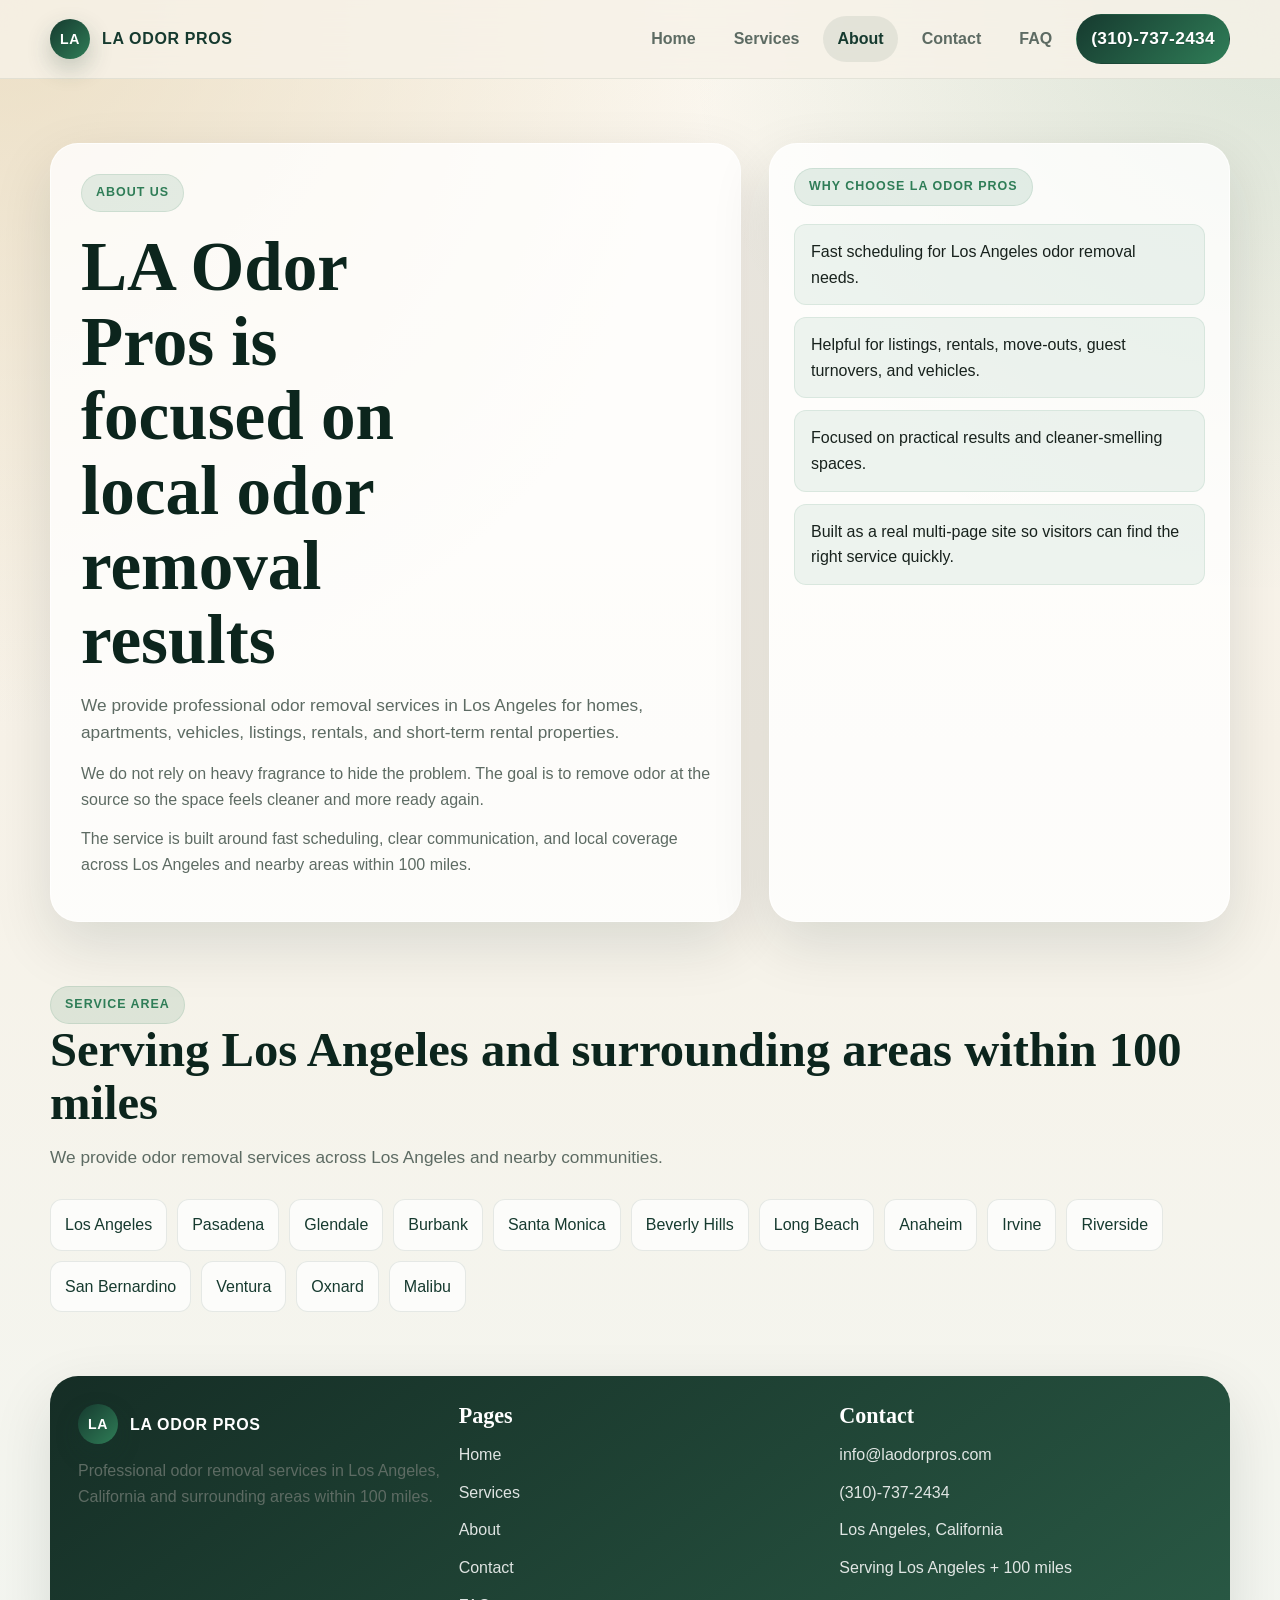
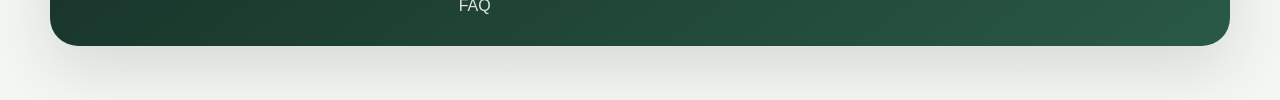
==== about.html @ d94bf58e "Add files via upload" ====
<!DOCTYPE html>
<html lang="en">
<head>
  <meta charset="UTF-8">
  <meta name="viewport" content="width=device-width, initial-scale=1.0">
  <title>About LA Odor Pros | Odor Removal Experts in Los Angeles</title>
  <meta name="description" content="Learn about LA Odor Pros and the odor removal services provided across Los Angeles and nearby areas within 100 miles.">
  <meta name="robots" content="index,follow,max-image-preview:large,max-snippet:-1,max-video-preview:-1">
  <link rel="canonical" href="https://www.laodorpros.com/about">
  <meta property="og:title" content="About LA Odor Pros | Odor Removal Experts in Los Angeles">
  <meta property="og:description" content="Learn about LA Odor Pros and the odor removal services provided across Los Angeles and nearby areas within 100 miles.">
  <meta property="og:url" content="https://www.laodorpros.com/about">
  <meta property="og:type" content="website">
  <meta property="og:locale" content="en_US">
  <meta name="twitter:card" content="summary">
  <link rel="icon" type="image/svg+xml" href="favicon.svg">
  <link rel="stylesheet" href="styles.css">
  <script type="application/ld+json">
    {
      "@context": "https://schema.org",
      "@type": "AboutPage",
      "name": "About LA Odor Pros | Odor Removal Experts in Los Angeles",
      "url": "https://www.laodorpros.com/about",
      "description": "Learn about LA Odor Pros and the odor removal services provided across Los Angeles and nearby areas within 100 miles."
    }
  </script>
</head>
<body>
  <header class="site-header">
    <div class="container nav-shell">
      <a class="brand" href="index.html"><span class="brand-mark">LA</span><span>LA Odor Pros</span></a>
      <button class="menu-toggle" type="button" data-nav-toggle aria-expanded="false" aria-controls="site-nav">Menu</button>
      <nav id="site-nav" class="nav-links" data-nav aria-label="Primary navigation">
        <a href="index.html">Home</a>
        <a href="services.html">Services</a>
        <a class="active" href="about.html">About</a>
        <a href="contact.html">Contact</a>
        <a href="faq.html">FAQ</a>
        <a class="btn btn-primary" href="tel:+13107372434">(310)-737-2434</a>
      </nav>
    </div>
  </header>
  <main>
    <section class="page-hero">
      <div class="container about-grid">
        <div class="glass-card" style="padding: 30px;">
          <span class="eyebrow">About us</span>
          <h1>LA Odor Pros is focused on local odor removal results</h1>
          <p class="lead">We provide professional odor removal services in Los Angeles for homes, apartments, vehicles, listings, rentals, and short-term rental properties.</p>
          <p class="muted">We do not rely on heavy fragrance to hide the problem. The goal is to remove odor at the source so the space feels cleaner and more ready again.</p>
          <p class="muted">The service is built around fast scheduling, clear communication, and local coverage across Los Angeles and nearby areas within 100 miles.</p>
        </div>
        <div class="info-box">
          <span class="eyebrow">Why choose LA Odor Pros</span>
          <div class="checklist" style="margin-top: 18px;">
            <div>Fast scheduling for Los Angeles odor removal needs.</div>
            <div>Helpful for listings, rentals, move-outs, guest turnovers, and vehicles.</div>
            <div>Focused on practical results and cleaner-smelling spaces.</div>
            <div>Built as a real multi-page site so visitors can find the right service quickly.</div>
          </div>
        </div>
      </div>
    </section>
    <section>
      <div class="container">
        <div class="section-head">
          <span class="eyebrow">Service area</span>
          <h2>Serving Los Angeles and surrounding areas within 100 miles</h2>
          <p class="lead">We provide odor removal services across Los Angeles and nearby communities.</p>
        </div>
        <div class="pills">
          <span class="pill">Los Angeles</span>
          <span class="pill">Pasadena</span>
          <span class="pill">Glendale</span>
          <span class="pill">Burbank</span>
          <span class="pill">Santa Monica</span>
          <span class="pill">Beverly Hills</span>
          <span class="pill">Long Beach</span>
          <span class="pill">Anaheim</span>
          <span class="pill">Irvine</span>
          <span class="pill">Riverside</span>
          <span class="pill">San Bernardino</span>
          <span class="pill">Ventura</span>
          <span class="pill">Oxnard</span>
          <span class="pill">Malibu</span>
        </div>
      </div>
    </section>
  </main>
  <footer class="footer-shell">
    <div class="container"><div class="footer-card"><div class="footer-grid"><div><div class="brand"><span class="brand-mark">LA</span><span>LA Odor Pros</span></div><p style="margin-top: 14px;">Professional odor removal services in Los Angeles, California and surrounding areas within 100 miles.</p></div><div><h3>Pages</h3><div class="footer-links"><a href="index.html">Home</a><a href="services.html">Services</a><a href="about.html">About</a><a href="contact.html">Contact</a><a href="faq.html">FAQ</a></div></div><div><h3>Contact</h3><div class="footer-links"><a href="mailto:info@laodorpros.com">info@laodorpros.com</a><a href="tel:+13107372434">(310)-737-2434</a><span>Los Angeles, California</span><span>Serving Los Angeles + 100 miles</span></div></div></div></div></div>
  </footer>
  <script src="script.js"></script>
</body>
</html>
---- styles.css ----
:root {
  --forest: #163a2f;
  --forest-deep: #0c251d;
  --moss: #2f7d57;
  --sage: #dfe9df;
  --cream: #f7f2e8;
  --sand: #e8d9bb;
  --ink: #18221d;
  --muted: #5d6b63;
  --line: rgba(22, 58, 47, 0.12);
  --card: rgba(255, 255, 255, 0.78);
  --shadow: 0 22px 60px rgba(12, 37, 29, 0.12);
  --radius-lg: 28px;
  --radius-md: 18px;
  --radius-sm: 12px;
  --max: 1180px;
  --ease-out-soft: cubic-bezier(0.22, 1, 0.36, 1);
  --ease-spring: cubic-bezier(0.2, 0.8, 0.2, 1);
}

* {
  box-sizing: border-box;
}

html {
  scroll-behavior: smooth;
}

body {
  margin: 0;
  font-family: "Avenir Next", "Trebuchet MS", "Segoe UI", sans-serif;
  color: var(--ink);
  background:
    radial-gradient(circle at top left, rgba(232, 217, 187, 0.8), transparent 34%),
    radial-gradient(circle at top right, rgba(47, 125, 87, 0.16), transparent 28%),
    linear-gradient(180deg, #fbf7ef 0%, #f7f2e8 44%, #f3f6f1 100%);
  line-height: 1.6;
  overflow-x: hidden;
}

img {
  max-width: 100%;
  display: block;
}

a {
  color: inherit;
  text-decoration: none;
}

.container {
  width: min(calc(100% - 32px), var(--max));
  margin: 0 auto;
}

.site-header {
  position: sticky;
  top: 0;
  z-index: 20;
  backdrop-filter: blur(16px);
  background: rgba(247, 242, 232, 0.82);
  border-bottom: 1px solid rgba(22, 58, 47, 0.08);
  transition: background-color 0.35s ease, box-shadow 0.35s ease, border-color 0.35s ease;
}

.site-header.is-scrolled {
  background: rgba(247, 242, 232, 0.94);
  border-bottom-color: rgba(22, 58, 47, 0.12);
  box-shadow: 0 18px 32px rgba(12, 37, 29, 0.08);
}

.nav-shell {
  display: flex;
  align-items: center;
  justify-content: space-between;
  gap: 20px;
  min-height: 78px;
  position: relative;
}

.brand {
  display: inline-flex;
  align-items: center;
  gap: 12px;
  font-weight: 800;
  letter-spacing: 0.04em;
  text-transform: uppercase;
  color: var(--forest);
}

.brand-mark {
  width: 40px;
  height: 40px;
  display: grid;
  place-items: center;
  border-radius: 50%;
  background: linear-gradient(135deg, var(--forest), var(--moss));
  color: #fff;
  font-size: 0.88rem;
  box-shadow: 0 10px 24px rgba(22, 58, 47, 0.24);
  transition: transform 0.45s var(--ease-spring), box-shadow 0.45s ease;
}

.brand:hover .brand-mark,
.brand:focus-visible .brand-mark {
  transform: rotate(-8deg) scale(1.06);
  box-shadow: 0 16px 32px rgba(22, 58, 47, 0.22);
}

.menu-toggle {
  display: none;
  border: 0;
  background: rgba(22, 58, 47, 0.08);
  color: var(--forest);
  padding: 10px 14px;
  border-radius: 999px;
  font-weight: 700;
  cursor: pointer;
}

.nav-links {
  display: flex;
  align-items: center;
  gap: 10px;
  flex-wrap: wrap;
  transition: transform 0.3s var(--ease-out-soft), opacity 0.3s ease;
}

.nav-links a {
  padding: 10px 14px;
  border-radius: 999px;
  color: var(--muted);
  font-weight: 600;
  transition: background-color 0.25s ease, color 0.25s ease, transform 0.25s ease;
}

.nav-links a:hover,
.nav-links a:focus-visible,
.nav-links a.active {
  background: rgba(22, 58, 47, 0.08);
  color: var(--forest);
  outline: none;
}

.nav-links a:hover,
.nav-links a:focus-visible {
  transform: translateY(-1px);
}

.btn {
  display: inline-flex;
  align-items: center;
  justify-content: center;
  gap: 10px;
  border: 1px solid transparent;
  border-radius: 999px;
  padding: 14px 22px;
  font-weight: 800;
  letter-spacing: 0.01em;
  transition: transform 0.3s var(--ease-spring), box-shadow 0.3s ease, background-color 0.3s ease, border-color 0.3s ease;
  cursor: pointer;
  position: relative;
  overflow: hidden;
}

.btn:hover,
.btn:focus-visible {
  transform: translateY(-2px) scale(1.01);
  box-shadow: 0 12px 24px rgba(22, 58, 47, 0.12);
  outline: none;
}

.btn::after {
  content: "";
  position: absolute;
  inset: 0;
  background: linear-gradient(110deg, transparent 0%, rgba(255, 255, 255, 0.32) 45%, transparent 100%);
  transform: translateX(-130%);
  transition: transform 0.8s var(--ease-out-soft);
}

.btn:hover::after,
.btn:focus-visible::after {
  transform: translateX(130%);
}

.btn-primary {
  background: linear-gradient(135deg, var(--forest), var(--moss));
  color: #fff;
}

.nav-links .btn-primary {
  color: #fff;
  font-size: 1.08rem;
  font-weight: 900;
  letter-spacing: 0.02em;
  text-shadow: 0 1px 0 rgba(12, 37, 29, 0.28);
}

.btn-secondary,
.btn-outline {
  border-color: rgba(22, 58, 47, 0.16);
  color: var(--forest);
  background: rgba(255, 255, 255, 0.64);
}

.btn-light {
  color: var(--forest-deep);
  background: #fff;
}

.hero {
  padding: 72px 0 40px;
  position: relative;
}

.page-hero {
  padding: 64px 0 28px;
}

.hero-grid,
.about-grid,
.contact-grid,
.focus-grid,
.grid-2 {
  display: grid;
  gap: 28px;
  grid-template-columns: 1.2fr 0.8fr;
  align-items: stretch;
}

.grid-3,
.trust-grid,
.steps-grid,
.testimonial-grid,
.footer-grid {
  display: grid;
  gap: 18px;
  grid-template-columns: repeat(3, minmax(0, 1fr));
}

.service-detail-grid,
.faq-grid {
  display: grid;
  gap: 18px;
  grid-template-columns: repeat(2, minmax(0, 1fr));
}

.eyebrow {
  display: inline-flex;
  padding: 8px 14px;
  border-radius: 999px;
  background: rgba(47, 125, 87, 0.12);
  border: 1px solid rgba(47, 125, 87, 0.12);
  color: var(--moss);
  font-size: 0.78rem;
  font-weight: 800;
  letter-spacing: 0.08em;
  text-transform: uppercase;
}

h1,
h2,
h3 {
  margin: 0 0 14px;
  font-family: "Iowan Old Style", "Palatino Linotype", "Book Antiqua", serif;
  line-height: 1.08;
  color: var(--forest-deep);
}

h1 {
  font-size: clamp(2.8rem, 5.4vw, 5.2rem);
  max-width: 12ch;
  margin-top: 18px;
}

h2 {
  font-size: clamp(2rem, 3.8vw, 3.4rem);
}

h3 {
  font-size: 1.38rem;
}

p {
  margin: 0 0 14px;
}

.lead {
  font-size: 1.08rem;
  color: var(--muted);
  max-width: 64ch;
}

.muted,
.small {
  color: var(--muted);
}

.small {
  font-size: 0.95rem;
}

.center {
  text-align: center;
}

.cta-row {
  display: flex;
  gap: 14px;
  flex-wrap: wrap;
}

.metric-row {
  margin-top: 28px;
  display: grid;
  gap: 14px;
  grid-template-columns: repeat(3, minmax(0, 1fr));
}

.metric,
.service-stat,
.trust-card,
.testimonial,
.focus-note,
.dark-card {
  padding: 22px;
  border-radius: var(--radius-md);
  border: 1px solid var(--line);
  background: rgba(255, 255, 255, 0.64);
  transition: transform 0.35s var(--ease-spring), box-shadow 0.35s ease, border-color 0.35s ease;
}

.metric strong,
.service-stat strong,
.trust-card strong,
.testimonial strong {
  display: block;
  font-size: 1.2rem;
  color: var(--forest);
  margin-bottom: 6px;
}

.hero-panel,
.glass-card,
.contact-card,
.service-card,
.faq-item,
.step-card,
.service-section,
.info-box,
.contact-box,
.card {
  background: var(--card);
  border: 1px solid rgba(255, 255, 255, 0.72);
  border-radius: var(--radius-lg);
  box-shadow: var(--shadow);
}

.hero-panel,
.focus-band,
.cta-band,
.dark {
  background:
    linear-gradient(160deg, rgba(22, 58, 47, 0.94), rgba(35, 97, 69, 0.88)),
    linear-gradient(180deg, rgba(255, 255, 255, 0.08), rgba(255, 255, 255, 0));
  color: rgba(255, 255, 255, 0.92);
}

.hero-panel,
.focus-band,
.cta-band {
  padding: 30px;
  overflow: hidden;
  position: relative;
  isolation: isolate;
}

.hero-panel::after,
.focus-band::after,
.cta-band::after {
  content: "";
  position: absolute;
  inset: auto -60px -60px auto;
  width: 180px;
  height: 180px;
  border-radius: 50%;
  background: rgba(232, 217, 187, 0.16);
  filter: blur(8px);
  animation: driftOrb 10s ease-in-out infinite alternate;
}

.hero-panel::before,
.focus-band::before,
.cta-band::before {
  content: "";
  position: absolute;
  inset: -20% auto auto -8%;
  width: 180px;
  height: 180px;
  border-radius: 50%;
  background: radial-gradient(circle, rgba(255, 255, 255, 0.15), transparent 68%);
  filter: blur(4px);
  animation: driftOrb 12s ease-in-out infinite alternate-reverse;
  z-index: -1;
}

.hero-panel h2,
.focus-band h2,
.cta-band h2,
.dark h2 {
  color: #fff;
}

.panel-stack,
.service-points,
.checklist,
.footer-links,
.pills {
  display: grid;
  gap: 12px;
}

.panel-pill,
.service-chip,
.pill {
  padding: 12px 14px;
  border-radius: var(--radius-sm);
  border: 1px solid rgba(255, 255, 255, 0.14);
  background: rgba(255, 255, 255, 0.08);
}

section {
  padding: 36px 0;
}

.section-head {
  margin-bottom: 28px;
}

.section-head.center {
  text-align: center;
  max-width: 760px;
  margin-inline: auto;
  margin-bottom: 28px;
}

.service-card,
.card {
  overflow: hidden;
  transition: transform 0.4s var(--ease-spring), box-shadow 0.4s ease, border-color 0.4s ease;
}

.service-image,
.card img,
.contact-image {
  aspect-ratio: 4 / 3;
  background-size: cover;
  background-position: center;
  transition: transform 0.6s var(--ease-out-soft), filter 0.6s ease;
}

.service-body,
.card-body,
.step-card,
.faq-item,
.contact-card,
.contact-box,
.info-box,
.service-section {
  padding: 24px;
}

.service-link {
  margin-top: 12px;
  display: inline-flex;
  align-items: center;
  gap: 8px;
  color: var(--forest);
  font-weight: 800;
  transition: gap 0.25s ease, color 0.25s ease;
}

.service-link::after {
  content: "->";
  transition: transform 0.25s ease;
}

.focus-band {
  border-radius: var(--radius-lg);
  box-shadow: var(--shadow);
}

.service-section p,
.faq-item p,
.step-card p,
.testimonial p,
.contact-card p,
.focus-note p,
footer p,
.info-box p,
.contact-box p,
.dark-card {
  color: var(--muted);
}

.service-points div,
.checklist div,
.check {
  padding: 14px 16px;
  background: rgba(47, 125, 87, 0.08);
  border-radius: var(--radius-sm);
  border: 1px solid rgba(47, 125, 87, 0.1);
}

.metric:hover,
.service-stat:hover,
.trust-card:hover,
.testimonial:hover,
.focus-note:hover,
.dark-card:hover,
.service-card:hover,
.card:hover,
.faq-item:hover,
.step-card:hover,
.service-section:hover,
.info-box:hover,
.contact-box:hover,
.contact-card:hover {
  transform: translateY(-6px);
  box-shadow: 0 26px 48px rgba(12, 37, 29, 0.14);
  border-color: rgba(47, 125, 87, 0.22);
}

.service-card:hover .service-image,
.card:hover img,
.contact-box:hover .contact-image {
  transform: scale(1.04);
  filter: saturate(1.05);
}

.service-card:hover .service-link,
.service-section:hover .service-link {
  gap: 12px;
}

.service-card:hover .service-link::after,
.service-section:hover .service-link::after {
  transform: translateX(3px);
}

.area-list,
.pills {
  display: flex;
  flex-wrap: wrap;
  gap: 10px;
}

.pill {
  border-color: rgba(22, 58, 47, 0.1);
  background: rgba(255, 255, 255, 0.72);
  color: var(--forest);
  transition: transform 0.25s ease, background-color 0.25s ease, border-color 0.25s ease;
}

.pill:hover {
  transform: translateY(-2px);
  background: rgba(47, 125, 87, 0.12);
  border-color: rgba(47, 125, 87, 0.2);
}

details {
  border-radius: var(--radius-md);
  overflow: hidden;
}

details summary {
  list-style: none;
  cursor: pointer;
  font-weight: 800;
  color: var(--forest-deep);
  display: flex;
  justify-content: space-between;
  gap: 20px;
  align-items: center;
}

details summary::-webkit-details-marker {
  display: none;
}

details summary::after {
  content: "+";
  width: 28px;
  height: 28px;
  display: grid;
  place-items: center;
  border-radius: 50%;
  background: rgba(47, 125, 87, 0.12);
  color: var(--moss);
  flex-shrink: 0;
}

details[open] summary::after {
  content: "-";
}

.faq-item p {
  margin-top: 14px;
}

form {
  display: grid;
  gap: 16px;
}

.field-grid,
.form-grid {
  display: grid;
  gap: 16px;
  grid-template-columns: repeat(2, minmax(0, 1fr));
}

label {
  display: block;
  font-weight: 700;
  color: var(--forest);
  margin-bottom: 8px;
}

input,
textarea {
  width: 100%;
  border: 1px solid rgba(22, 58, 47, 0.14);
  border-radius: 14px;
  padding: 14px 16px;
  font: inherit;
  color: var(--ink);
  background: rgba(255, 255, 255, 0.9);
  transition: border-color 0.25s ease, box-shadow 0.25s ease, transform 0.25s ease;
}

input:focus,
textarea:focus {
  outline: 2px solid rgba(47, 125, 87, 0.18);
  border-color: rgba(47, 125, 87, 0.36);
  transform: translateY(-1px);
}

.form-note,
.status {
  font-size: 0.96rem;
  color: var(--muted);
}

.status-success {
  color: #1b6b41;
}

.status-error {
  color: #a33131;
}

.footer-shell {
  padding: 28px 0 54px;
}

.footer-card {
  padding: 28px;
  border-radius: var(--radius-lg);
  background: linear-gradient(145deg, rgba(12, 37, 29, 0.96), rgba(24, 76, 54, 0.92));
  color: rgba(255, 255, 255, 0.86);
  box-shadow: var(--shadow);
}

.hero > .container,
.page-hero > .container,
main > section:nth-of-type(1) .section-head,
main > section:nth-of-type(1) .grid-2,
main > section:nth-of-type(1) .about-grid,
main > section:nth-of-type(1) .contact-grid {
  animation: pageLift 0.9s var(--ease-out-soft) both;
}

.hero .eyebrow,
.page-hero .eyebrow {
  animation: riseFade 0.75s 0.08s var(--ease-out-soft) both;
}

.hero h1,
.page-hero h1 {
  animation: riseFade 0.85s 0.16s var(--ease-out-soft) both;
}

.hero .lead,
.page-hero .lead {
  animation: riseFade 0.85s 0.24s var(--ease-out-soft) both;
}

.hero .cta-row,
.page-hero .cta-row,
.hero .metric-row {
  animation: riseFade 0.9s 0.32s var(--ease-out-soft) both;
}

.hero-panel,
.info-box,
.glass-card {
  animation: panelFloatIn 0.95s 0.2s var(--ease-spring) both;
}

.reveal-on-scroll {
  opacity: 0;
  transform: translateY(34px) scale(0.985);
  transition:
    opacity 0.7s var(--ease-out-soft),
    transform 0.7s var(--ease-out-soft);
  transition-delay: calc(var(--stagger-index, 0) * 70ms);
}

.reveal-on-scroll.is-visible {
  opacity: 1;
  transform: translateY(0) scale(1);
}

@keyframes riseFade {
  from {
    opacity: 0;
    transform: translateY(28px);
  }

  to {
    opacity: 1;
    transform: translateY(0);
  }
}

@keyframes pageLift {
  from {
    opacity: 0;
    transform: translateY(18px);
  }

  to {
    opacity: 1;
    transform: translateY(0);
  }
}

@keyframes panelFloatIn {
  from {
    opacity: 0;
    transform: translateY(34px) scale(0.96);
  }

  to {
    opacity: 1;
    transform: translateY(0) scale(1);
  }
}

@keyframes driftOrb {
  from {
    transform: translate3d(-10px, -8px, 0) scale(0.96);
  }

  to {
    transform: translate3d(18px, 14px, 0) scale(1.08);
  }
}

.footer-card h3,
.footer-card .brand {
  color: #fff;
}

.footer-links a,
.footer-links span {
  color: rgba(255, 255, 255, 0.86);
}

.footer-links a:hover,
.footer-links a:focus-visible {
  color: #fff;
  outline: none;
}

.sr-only {
  position: absolute;
  width: 1px;
  height: 1px;
  padding: 0;
  margin: -1px;
  overflow: hidden;
  clip: rect(0, 0, 0, 0);
  white-space: nowrap;
  border: 0;
}

@media (max-width: 980px) {
  .hero-grid,
  .about-grid,
  .contact-grid,
  .focus-grid,
  .grid-2,
  .grid-3,
  .service-detail-grid,
  .faq-grid,
  .trust-grid,
  .steps-grid,
  .testimonial-grid,
  .footer-grid {
    grid-template-columns: 1fr;
  }

  .metric-row,
  .field-grid,
  .form-grid {
    grid-template-columns: 1fr;
  }

  .menu-toggle {
    display: inline-flex;
  }

  .nav-links {
    position: absolute;
    left: 16px;
    right: 16px;
    top: calc(100% + 10px);
    padding: 14px;
    border-radius: 24px;
    background: rgba(247, 242, 232, 0.98);
    border: 1px solid rgba(22, 58, 47, 0.08);
    box-shadow: var(--shadow);
    flex-direction: column;
    align-items: stretch;
    display: none;
    opacity: 0;
    transform: translateY(-10px) scale(0.98);
  }

  .nav-links.open {
    display: flex;
    opacity: 1;
    transform: translateY(0) scale(1);
  }

  .nav-links a,
  .nav-links .btn {
    width: 100%;
    justify-content: center;
  }
}

@media (prefers-reduced-motion: reduce) {
  html {
    scroll-behavior: auto;
  }

  *,
  *::before,
  *::after {
    animation: none !important;
    transition-duration: 0.01ms !important;
    transition-delay: 0ms !important;
  }

  .reveal-on-scroll {
    opacity: 1;
    transform: none;
  }
}

@media (max-width: 640px) {
  .hero,
  .page-hero {
    padding-top: 42px;
  }

  section {
    padding: 28px 0;
  }

  .hero-panel,
  .service-section,
  .focus-band,
  .cta-band,
  .footer-card,
  .contact-card,
  .service-body,
  .step-card,
  .faq-item,
  .card-body,
  .contact-box,
  .info-box {
    padding: 22px;
  }
}
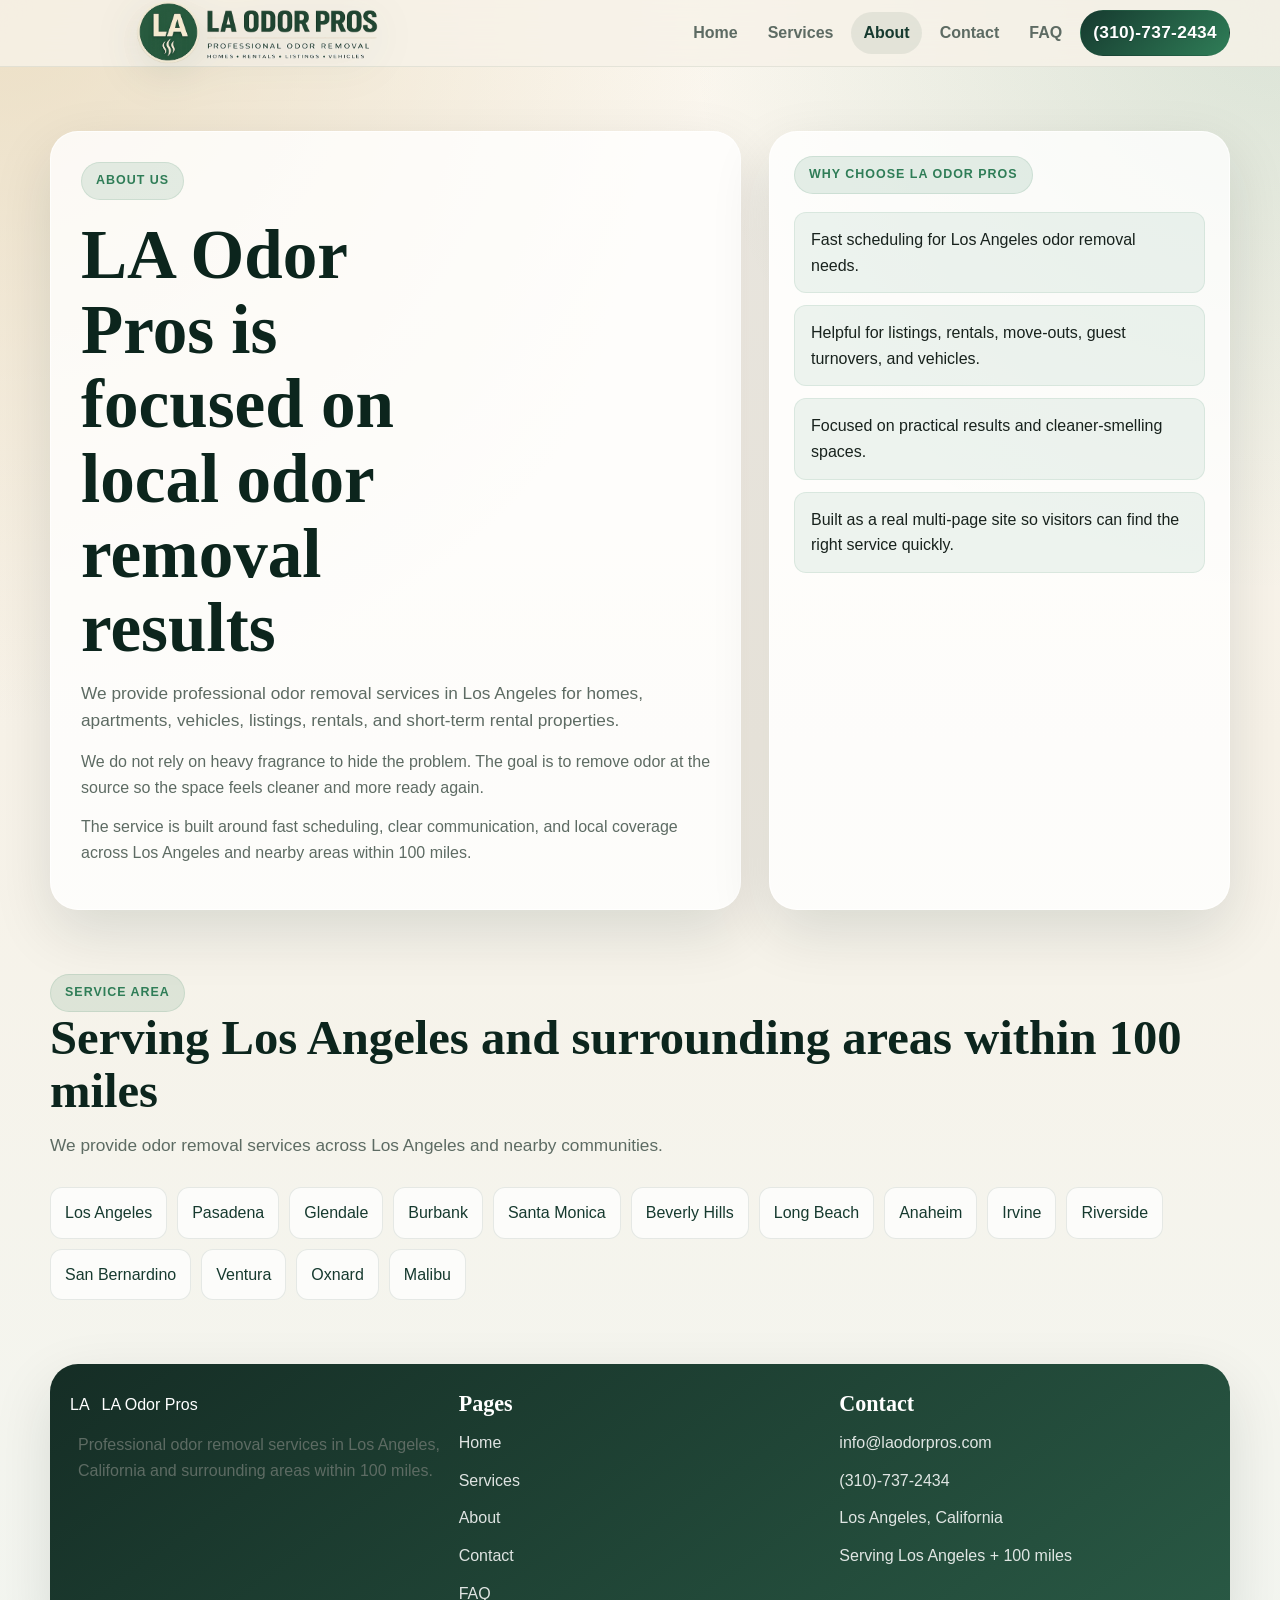
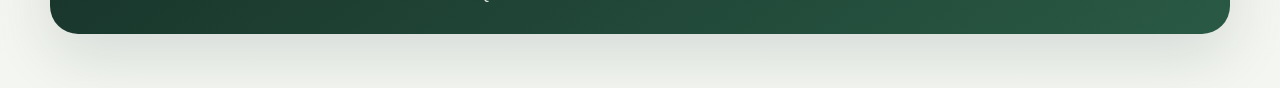
==== commit ea5e3723: "Add files via upload" ====
--- a/about.html
+++ b/about.html
@@ -13,7 +13,7 @@
   <meta property="og:type" content="website">
   <meta property="og:locale" content="en_US">
   <meta name="twitter:card" content="summary">
-  <link rel="icon" type="image/svg+xml" href="favicon.svg">
+  <link rel="icon" type="image/png" href="favicon.png">
   <link rel="stylesheet" href="styles.css">
   <script type="application/ld+json">
     {
@@ -28,7 +28,7 @@
 <body>
   <header class="site-header">
     <div class="container nav-shell">
-      <a class="brand" href="index.html"><span class="brand-mark">LA</span><span>LA Odor Pros</span></a>
+      <a class="brand" href="index.html" aria-label="LA Odor Pros home"><img class="brand-logo" src="logo.png" alt="LA Odor Pros"></a>
       <button class="menu-toggle" type="button" data-nav-toggle aria-expanded="false" aria-controls="site-nav">Menu</button>
       <nav id="site-nav" class="nav-links" data-nav aria-label="Primary navigation">
         <a href="index.html">Home</a>
@@ -90,6 +90,7 @@
   <footer class="footer-shell">
     <div class="container"><div class="footer-card"><div class="footer-grid"><div><div class="brand"><span class="brand-mark">LA</span><span>LA Odor Pros</span></div><p style="margin-top: 14px;">Professional odor removal services in Los Angeles, California and surrounding areas within 100 miles.</p></div><div><h3>Pages</h3><div class="footer-links"><a href="index.html">Home</a><a href="services.html">Services</a><a href="about.html">About</a><a href="contact.html">Contact</a><a href="faq.html">FAQ</a></div></div><div><h3>Contact</h3><div class="footer-links"><a href="mailto:info@laodorpros.com">info@laodorpros.com</a><a href="tel:+13107372434">(310)-737-2434</a><span>Los Angeles, California</span><span>Serving Los Angeles + 100 miles</span></div></div></div></div></div>
   </footer>
+  <div class="mobile-call-cta" aria-label="Mobile call button"><a href="tel:+13107372434">Call Now: (310)-737-2434</a></div>
   <script src="script.js"></script>
 </body>
 </html>
--- a/styles.css
+++ b/styles.css
@@ -73,8 +73,8 @@
   display: flex;
   align-items: center;
   justify-content: space-between;
-  gap: 20px;
-  min-height: 78px;
+  gap: 16px;
+  min-height: 66px;
   position: relative;
 }
 
@@ -82,29 +82,33 @@
   display: inline-flex;
   align-items: center;
   gap: 12px;
-  font-weight: 800;
-  letter-spacing: 0.04em;
+  color: var(--forest);
+  flex-shrink: 0;
+  margin-left: -8px;
+}
+
+.brand-title {
+  font-size: clamp(1.1rem, 1.6vw, 1.35rem);
+  font-weight: 900;
+  letter-spacing: 0.05em;
   text-transform: uppercase;
-  color: var(--forest);
-}
-
-.brand-mark {
-  width: 40px;
-  height: 40px;
-  display: grid;
-  place-items: center;
-  border-radius: 50%;
-  background: linear-gradient(135deg, var(--forest), var(--moss));
-  color: #fff;
-  font-size: 0.88rem;
-  box-shadow: 0 10px 24px rgba(22, 58, 47, 0.24);
-  transition: transform 0.45s var(--ease-spring), box-shadow 0.45s ease;
-}
-
-.brand:hover .brand-mark,
-.brand:focus-visible .brand-mark {
-  transform: rotate(-8deg) scale(1.06);
-  box-shadow: 0 16px 32px rgba(22, 58, 47, 0.22);
+}
+
+.brand-logo {
+  width: clamp(300px, 34vw, 480px);
+  max-height: 66px;
+  height: auto;
+  object-fit: contain;
+  filter: drop-shadow(0 10px 22px rgba(22, 58, 47, 0.12));
+  transform: none;
+  transform-origin: left center;
+  transition: transform 0.45s var(--ease-spring), filter 0.45s ease;
+}
+
+.brand:hover .brand-logo,
+.brand:focus-visible .brand-logo {
+  transform: translateY(-1px) scale(1.02);
+  filter: drop-shadow(0 16px 28px rgba(22, 58, 47, 0.18));
 }
 
 .menu-toggle {
@@ -121,13 +125,13 @@
 .nav-links {
   display: flex;
   align-items: center;
-  gap: 10px;
+  gap: 6px;
   flex-wrap: wrap;
   transition: transform 0.3s var(--ease-out-soft), opacity 0.3s ease;
 }
 
 .nav-links a {
-  padding: 10px 14px;
+  padding: 8px 12px;
   border-radius: 999px;
   color: var(--muted);
   font-weight: 600;
@@ -665,6 +669,27 @@
   padding: 28px 0 54px;
 }
 
+.mobile-call-cta {
+  display: none;
+}
+
+.mobile-call-cta a {
+  display: inline-flex;
+  align-items: center;
+  justify-content: center;
+  gap: 10px;
+  min-width: 220px;
+  padding: 15px 22px;
+  border-radius: 999px;
+  background: linear-gradient(135deg, var(--forest), var(--moss));
+  color: #fff;
+  font-size: 1rem;
+  font-weight: 900;
+  letter-spacing: 0.02em;
+  box-shadow: 0 18px 35px rgba(12, 37, 29, 0.28);
+  border: 1px solid rgba(255, 255, 255, 0.14);
+}
+
 .footer-card {
   padding: 28px;
   border-radius: var(--radius-lg);
@@ -798,6 +823,15 @@
 }
 
 @media (max-width: 980px) {
+  .brand-title {
+    font-size: 1.02rem;
+  }
+
+  .brand-logo {
+    width: clamp(248px, 44vw, 360px);
+    max-height: 58px;
+  }
+
   .hero-grid,
   .about-grid,
   .contact-grid,
@@ -873,6 +907,40 @@
 }
 
 @media (max-width: 640px) {
+  .nav-shell {
+    min-height: 62px;
+  }
+
+  .brand-title {
+    font-size: 0.96rem;
+    letter-spacing: 0.04em;
+  }
+
+  .brand-logo {
+    width: min(78vw, 270px);
+    max-height: 52px;
+  }
+
+  body {
+    padding-bottom: 92px;
+  }
+
+  .mobile-call-cta {
+    display: flex;
+    position: fixed;
+    left: 16px;
+    right: 16px;
+    bottom: max(16px, env(safe-area-inset-bottom));
+    z-index: 30;
+    justify-content: center;
+    pointer-events: none;
+  }
+
+  .mobile-call-cta a {
+    width: min(100%, 360px);
+    pointer-events: auto;
+  }
+
   .hero,
   .page-hero {
     padding-top: 42px;
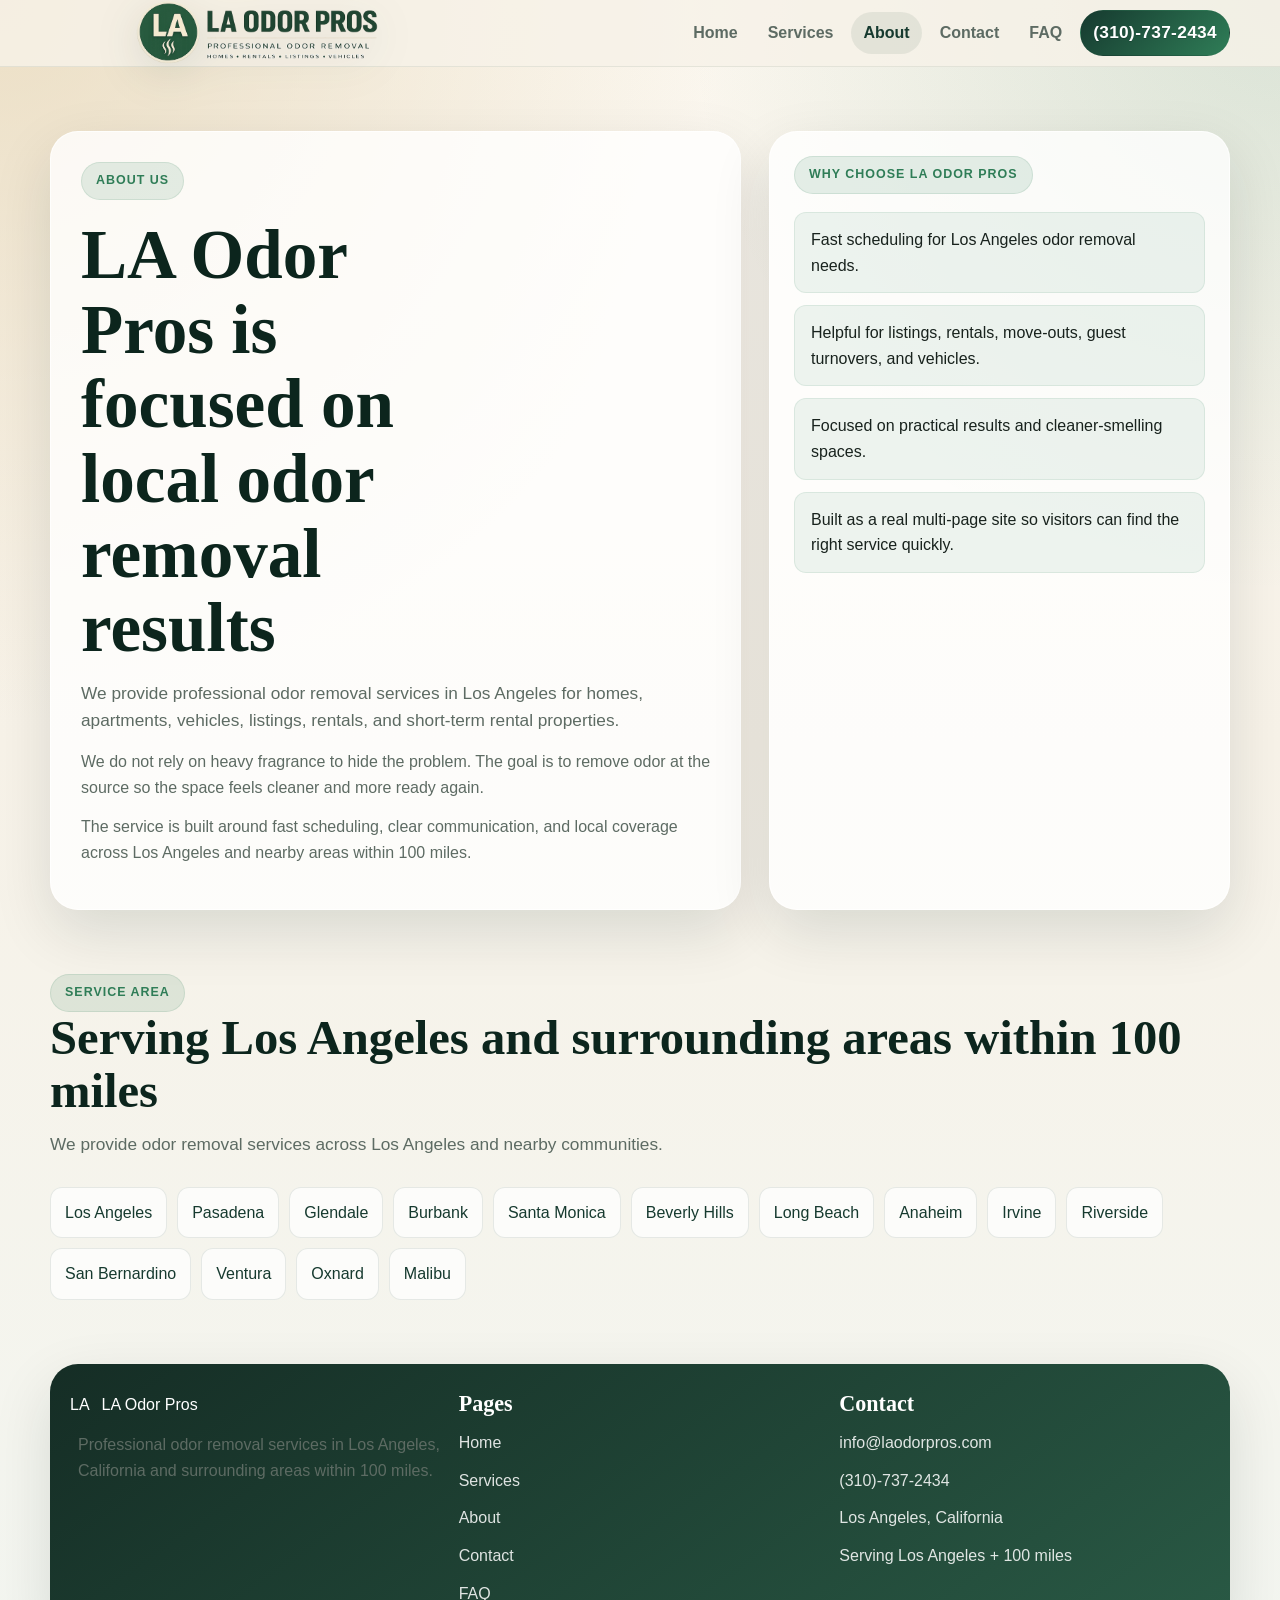
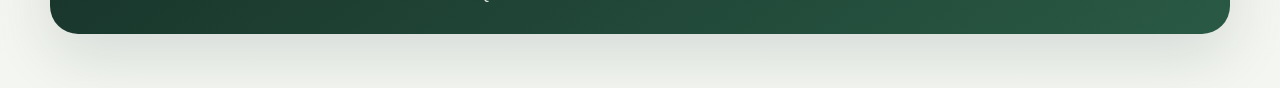
==== commit c17cc021: "Add files via upload" ====
--- a/about.html
+++ b/about.html
@@ -13,6 +13,7 @@
   <meta property="og:type" content="website">
   <meta property="og:locale" content="en_US">
   <meta name="twitter:card" content="summary">
+  <link rel="preload" as="image" href="logo.png">
   <link rel="icon" type="image/png" href="favicon.png">
   <link rel="stylesheet" href="styles.css">
   <script type="application/ld+json">
@@ -28,7 +29,7 @@
 <body>
   <header class="site-header">
     <div class="container nav-shell">
-      <a class="brand" href="index.html" aria-label="LA Odor Pros home"><img class="brand-logo" src="logo.png" alt="LA Odor Pros"></a>
+      <a class="brand" href="index.html" aria-label="LA Odor Pros home"><img class="brand-logo" src="logo.png" alt="LA Odor Pros" width="1528" height="366" fetchpriority="high"></a>
       <button class="menu-toggle" type="button" data-nav-toggle aria-expanded="false" aria-controls="site-nav">Menu</button>
       <nav id="site-nav" class="nav-links" data-nav aria-label="Primary navigation">
         <a href="index.html">Home</a>
--- a/styles.css
+++ b/styles.css
@@ -57,7 +57,6 @@
   position: sticky;
   top: 0;
   z-index: 20;
-  backdrop-filter: blur(16px);
   background: rgba(247, 242, 232, 0.82);
   border-bottom: 1px solid rgba(22, 58, 47, 0.08);
   transition: background-color 0.35s ease, box-shadow 0.35s ease, border-color 0.35s ease;
@@ -391,7 +390,6 @@
   border-radius: 50%;
   background: rgba(232, 217, 187, 0.16);
   filter: blur(8px);
-  animation: driftOrb 10s ease-in-out infinite alternate;
 }
 
 .hero-panel::before,
@@ -405,7 +403,6 @@
   border-radius: 50%;
   background: radial-gradient(circle, rgba(255, 255, 255, 0.15), transparent 68%);
   filter: blur(4px);
-  animation: driftOrb 12s ease-in-out infinite alternate-reverse;
   z-index: -1;
 }
 
@@ -438,6 +435,11 @@
   padding: 36px 0;
 }
 
+main > section:not(:first-of-type) {
+  content-visibility: auto;
+  contain-intrinsic-size: 1px 760px;
+}
+
 .section-head {
   margin-bottom: 28px;
 }
@@ -458,9 +460,10 @@
 .service-image,
 .card img,
 .contact-image {
+  width: 100%;
+  height: auto;
   aspect-ratio: 4 / 3;
-  background-size: cover;
-  background-position: center;
+  object-fit: cover;
   transition: transform 0.6s var(--ease-out-soft), filter 0.6s ease;
 }
 
@@ -784,16 +787,6 @@
   }
 }
 
-@keyframes driftOrb {
-  from {
-    transform: translate3d(-10px, -8px, 0) scale(0.96);
-  }
-
-  to {
-    transform: translate3d(18px, 14px, 0) scale(1.08);
-  }
-}
-
 .footer-card h3,
 .footer-card .brand {
   color: #fff;
